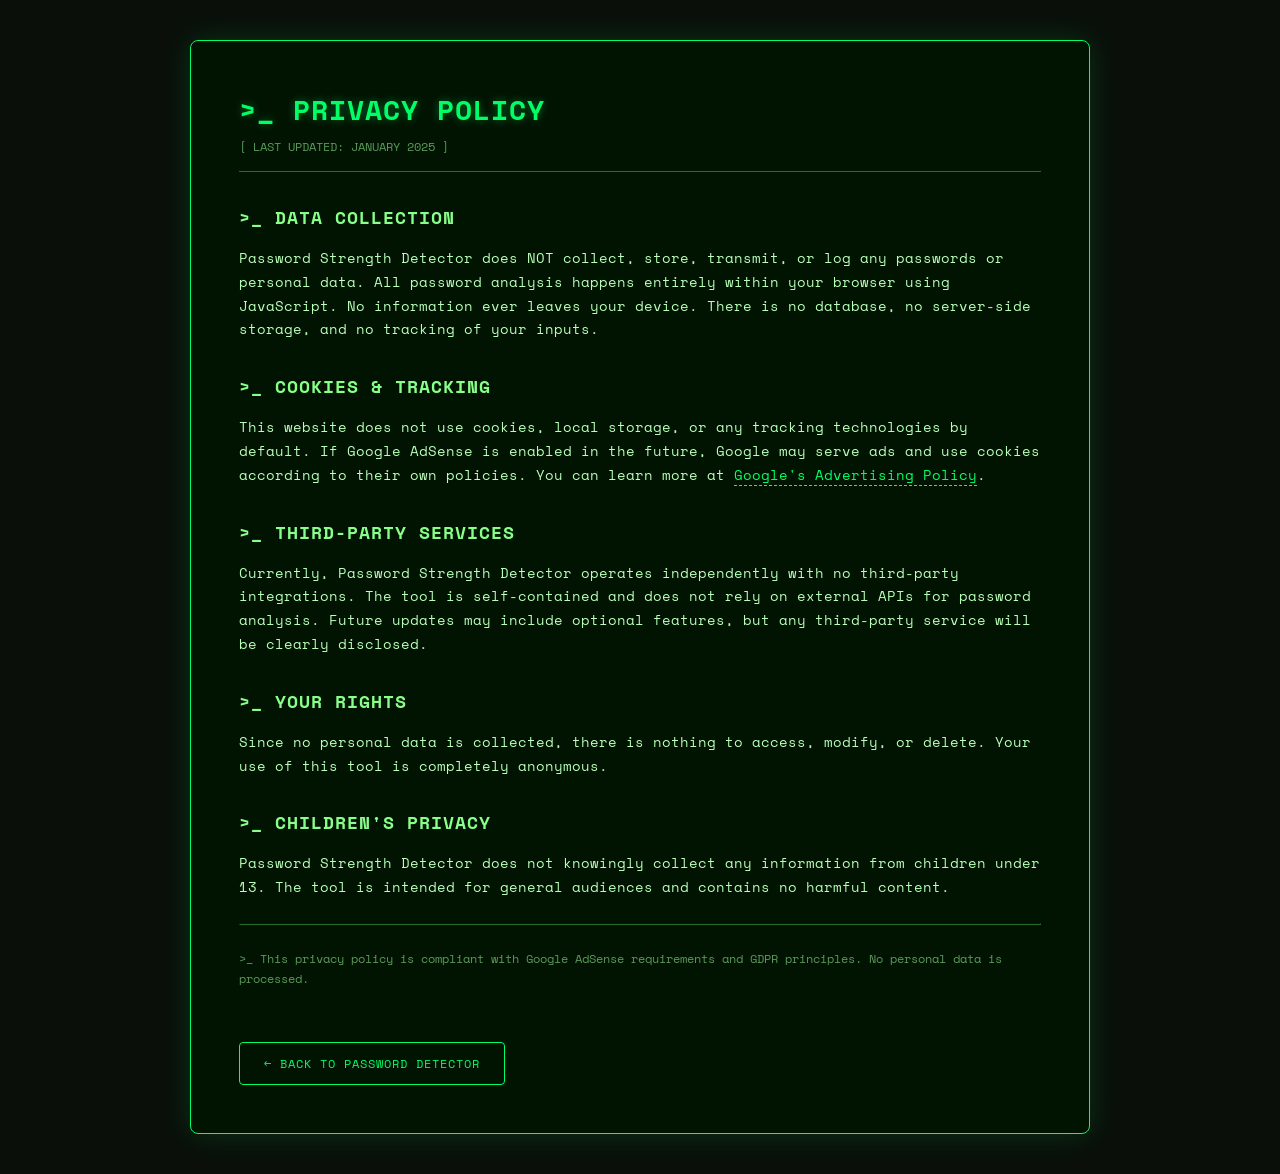
==== privacy.html @ b232ccc6 "Update branding from PassGuard to Password Strength Detector" ====
<!DOCTYPE html>
<html lang="en">
<head>
    <meta charset="UTF-8">
    <meta name="viewport" content="width=device-width, initial-scale=1.0">
    <title>Privacy Policy | Password Strength Detector</title>
    <meta name="description" content="Privacy policy for Password Strength Detector. No data collection, no cookies, fully private security tool.">
    <meta name="robots" content="index, follow">
    <link href="https://fonts.googleapis.com/css2?family=Space+Mono:wght@400;700&display=swap" rel="stylesheet">
    <style>
        * {
            margin: 0;
            padding: 0;
            box-sizing: border-box;
        }
        body {
            font-family: 'Space Mono', monospace;
            background: #0a0f0a;
            min-height: 100vh;
            padding: 40px 20px;
        }
        .container {
            max-width: 900px;
            margin: 0 auto;
            background: rgba(0, 20, 0, 0.85);
            backdrop-filter: blur(8px);
            border-radius: 8px;
            padding: 48px;
            border: 1px solid #00ff66;
            box-shadow: 0 0 30px rgba(0, 255, 100, 0.15);
        }
        h1 {
            color: #00ff66;
            font-size: 28px;
            margin-bottom: 8px;
            letter-spacing: 1px;
            text-shadow: 0 0 8px rgba(0, 255, 100, 0.4);
        }
        .last-updated {
            color: #5a9a5a;
            font-size: 12px;
            margin-bottom: 32px;
            border-bottom: 1px solid #2a6a2a;
            padding-bottom: 16px;
        }
        h2 {
            color: #88ff88;
            font-size: 18px;
            margin-top: 32px;
            margin-bottom: 16px;
            letter-spacing: 1px;
        }
        p, li {
            color: #b8ffb8;
            line-height: 1.7;
            font-size: 14px;
            margin-bottom: 12px;
        }
        ul {
            margin-left: 24px;
            margin-bottom: 20px;
        }
        li {
            margin-bottom: 8px;
        }
        a {
            color: #00ff66;
            text-decoration: none;
            border-bottom: 1px dashed #00ff66;
        }
        a:hover {
            color: #88ff88;
            border-bottom-color: #88ff88;
        }
        .back-link {
            display: inline-block;
            margin-top: 40px;
            padding: 12px 24px;
            border: 1px solid #00ff66;
            border-radius: 4px;
            color: #00ff66;
            text-decoration: none;
            font-size: 12px;
            letter-spacing: 1px;
            transition: all 0.2s;
        }
        .back-link:hover {
            background: rgba(0, 255, 100, 0.1);
            box-shadow: 0 0 12px rgba(0, 255, 100, 0.3);
            transform: translateY(-2px);
        }
        hr {
            border-color: #2a6a2a;
            margin: 24px 0;
        }
        @media (max-width: 600px) {
            .container { padding: 28px; }
            h1 { font-size: 22px; }
            h2 { font-size: 16px; }
        }
    </style>
</head>
<body>
    <div class="container">
        <h1>>_ PRIVACY POLICY</h1>
        <div class="last-updated">[ LAST UPDATED: JANUARY 2025 ]</div>

        <h2>>_ DATA COLLECTION</h2>
        <p>Password Strength Detector does NOT collect, store, transmit, or log any passwords or personal data. All password analysis happens entirely within your browser using JavaScript. No information ever leaves your device. There is no database, no server-side storage, and no tracking of your inputs.</p>

        <h2>>_ COOKIES & TRACKING</h2>
        <p>This website does not use cookies, local storage, or any tracking technologies by default. If Google AdSense is enabled in the future, Google may serve ads and use cookies according to their own policies. You can learn more at <a href="https://policies.google.com/technologies/ads" target="_blank">Google's Advertising Policy</a>.</p>

        <h2>>_ THIRD-PARTY SERVICES</h2>
        <p>Currently, Password Strength Detector operates independently with no third-party integrations. The tool is self-contained and does not rely on external APIs for password analysis. Future updates may include optional features, but any third-party service will be clearly disclosed.</p>

        <h2>>_ YOUR RIGHTS</h2>
        <p>Since no personal data is collected, there is nothing to access, modify, or delete. Your use of this tool is completely anonymous.</p>

        <h2>>_ CHILDREN'S PRIVACY</h2>
        <p>Password Strength Detector does not knowingly collect any information from children under 13. The tool is intended for general audiences and contains no harmful content.</p>

        <hr>

        <p style="font-size: 12px; color: #5a9a5a;">>_ This privacy policy is compliant with Google AdSense requirements and GDPR principles. No personal data is processed.</p>

        <a href="/" class="back-link">← BACK TO PASSWORD DETECTOR</a>
    </div>
</body>
</html>
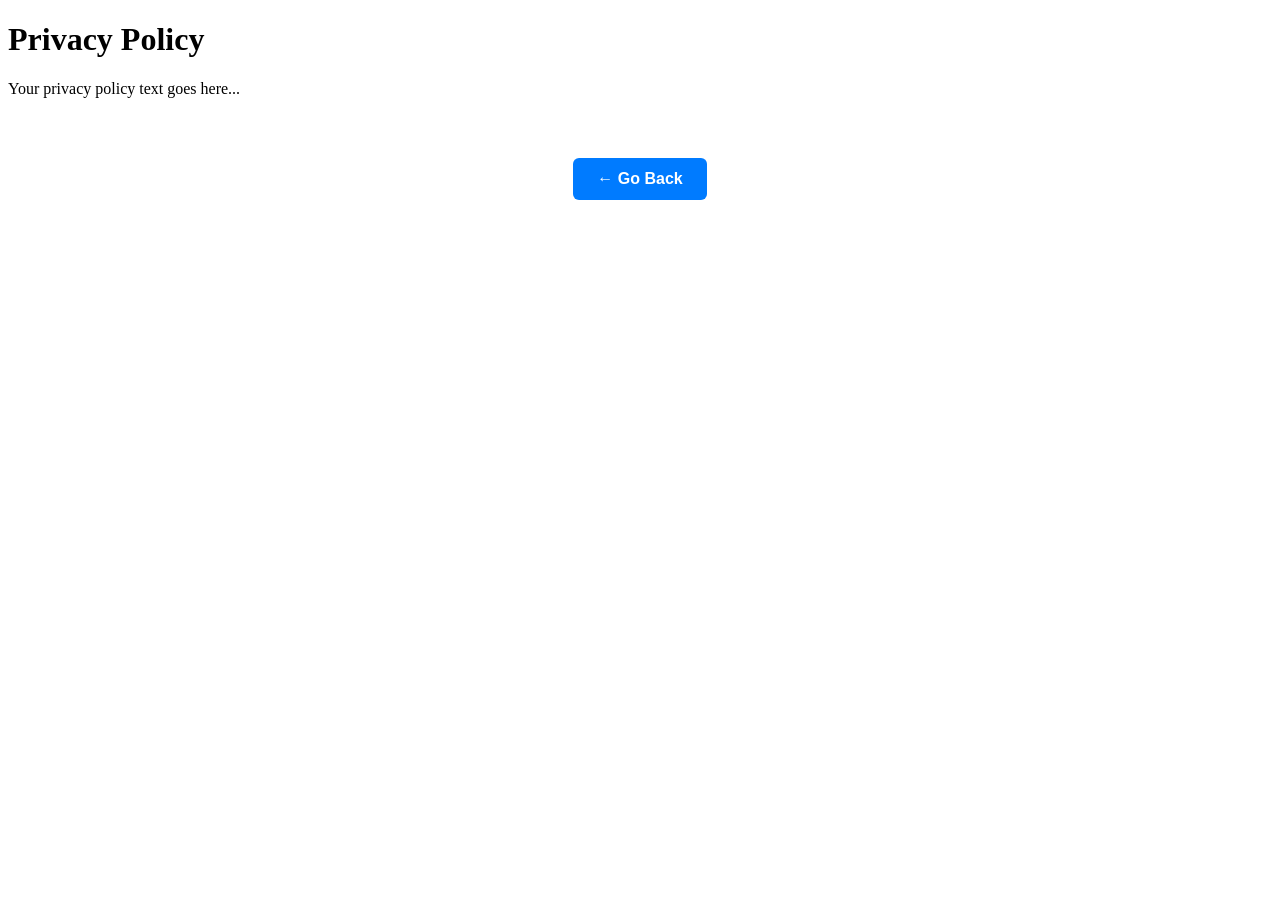
==== commit e119c9bf: "Revise privacy policy content and structure" ====
--- a/privacy.html
+++ b/privacy.html
@@ -1,130 +1,36 @@
 <!DOCTYPE html>
-<html lang="en">
+<html>
 <head>
-    <meta charset="UTF-8">
-    <meta name="viewport" content="width=device-width, initial-scale=1.0">
-    <title>Privacy Policy | Password Strength Detector</title>
-    <meta name="description" content="Privacy policy for Password Strength Detector. No data collection, no cookies, fully private security tool.">
-    <meta name="robots" content="index, follow">
-    <link href="https://fonts.googleapis.com/css2?family=Space+Mono:wght@400;700&display=swap" rel="stylesheet">
-    <style>
-        * {
-            margin: 0;
-            padding: 0;
-            box-sizing: border-box;
-        }
-        body {
-            font-family: 'Space Mono', monospace;
-            background: #0a0f0a;
-            min-height: 100vh;
-            padding: 40px 20px;
-        }
-        .container {
-            max-width: 900px;
-            margin: 0 auto;
-            background: rgba(0, 20, 0, 0.85);
-            backdrop-filter: blur(8px);
-            border-radius: 8px;
-            padding: 48px;
-            border: 1px solid #00ff66;
-            box-shadow: 0 0 30px rgba(0, 255, 100, 0.15);
-        }
-        h1 {
-            color: #00ff66;
-            font-size: 28px;
-            margin-bottom: 8px;
-            letter-spacing: 1px;
-            text-shadow: 0 0 8px rgba(0, 255, 100, 0.4);
-        }
-        .last-updated {
-            color: #5a9a5a;
-            font-size: 12px;
-            margin-bottom: 32px;
-            border-bottom: 1px solid #2a6a2a;
-            padding-bottom: 16px;
-        }
-        h2 {
-            color: #88ff88;
-            font-size: 18px;
-            margin-top: 32px;
-            margin-bottom: 16px;
-            letter-spacing: 1px;
-        }
-        p, li {
-            color: #b8ffb8;
-            line-height: 1.7;
-            font-size: 14px;
-            margin-bottom: 12px;
-        }
-        ul {
-            margin-left: 24px;
-            margin-bottom: 20px;
-        }
-        li {
-            margin-bottom: 8px;
-        }
-        a {
-            color: #00ff66;
-            text-decoration: none;
-            border-bottom: 1px dashed #00ff66;
-        }
-        a:hover {
-            color: #88ff88;
-            border-bottom-color: #88ff88;
-        }
-        .back-link {
-            display: inline-block;
-            margin-top: 40px;
-            padding: 12px 24px;
-            border: 1px solid #00ff66;
-            border-radius: 4px;
-            color: #00ff66;
-            text-decoration: none;
-            font-size: 12px;
-            letter-spacing: 1px;
-            transition: all 0.2s;
-        }
-        .back-link:hover {
-            background: rgba(0, 255, 100, 0.1);
-            box-shadow: 0 0 12px rgba(0, 255, 100, 0.3);
-            transform: translateY(-2px);
-        }
-        hr {
-            border-color: #2a6a2a;
-            margin: 24px 0;
-        }
-        @media (max-width: 600px) {
-            .container { padding: 28px; }
-            h1 { font-size: 22px; }
-            h2 { font-size: 16px; }
-        }
-    </style>
+    <title>Privacy Policy</title>
 </head>
 <body>
-    <div class="container">
-        <h1>>_ PRIVACY POLICY</h1>
-        <div class="last-updated">[ LAST UPDATED: JANUARY 2025 ]</div>
 
-        <h2>>_ DATA COLLECTION</h2>
-        <p>Password Strength Detector does NOT collect, store, transmit, or log any passwords or personal data. All password analysis happens entirely within your browser using JavaScript. No information ever leaves your device. There is no database, no server-side storage, and no tracking of your inputs.</p>
+<!-- PUT YOUR EXISTING PRIVACY POLICY CONTENT HERE -->
+<h1>Privacy Policy</h1>
+<p>Your privacy policy text goes here...</p>
 
-        <h2>>_ COOKIES & TRACKING</h2>
-        <p>This website does not use cookies, local storage, or any tracking technologies by default. If Google AdSense is enabled in the future, Google may serve ads and use cookies according to their own policies. You can learn more at <a href="https://policies.google.com/technologies/ads" target="_blank">Google's Advertising Policy</a>.</p>
+<!-- BACK BUTTON - COPY FROM HERE -->
+<div style="text-align: center; margin-top: 40px; padding: 20px;">
+    <button onclick="goBack()" style="
+        background-color: #007bff;
+        color: white;
+        border: none;
+        padding: 12px 24px;
+        font-size: 16px;
+        border-radius: 6px;
+        cursor: pointer;
+        font-weight: bold;
+    ">
+        ← Go Back
+    </button>
+</div>
 
-        <h2>>_ THIRD-PARTY SERVICES</h2>
-        <p>Currently, Password Strength Detector operates independently with no third-party integrations. The tool is self-contained and does not rely on external APIs for password analysis. Future updates may include optional features, but any third-party service will be clearly disclosed.</p>
+<script>
+function goBack() {
+    window.history.back();
+}
+</script>
+<!-- COPY TO HERE -->
 
-        <h2>>_ YOUR RIGHTS</h2>
-        <p>Since no personal data is collected, there is nothing to access, modify, or delete. Your use of this tool is completely anonymous.</p>
-
-        <h2>>_ CHILDREN'S PRIVACY</h2>
-        <p>Password Strength Detector does not knowingly collect any information from children under 13. The tool is intended for general audiences and contains no harmful content.</p>
-
-        <hr>
-
-        <p style="font-size: 12px; color: #5a9a5a;">>_ This privacy policy is compliant with Google AdSense requirements and GDPR principles. No personal data is processed.</p>
-
-        <a href="/" class="back-link">← BACK TO PASSWORD DETECTOR</a>
-    </div>
 </body>
 </html>
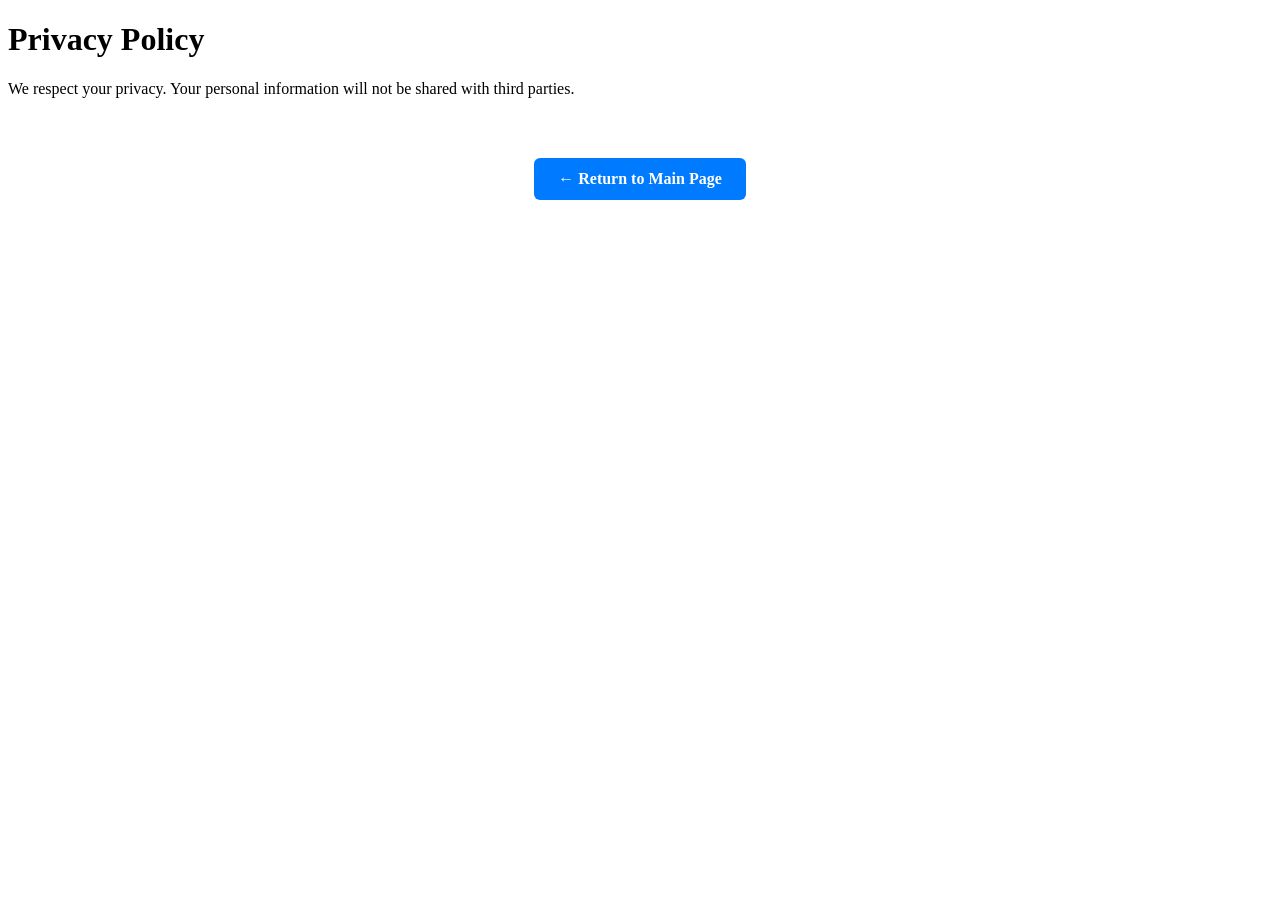
==== commit 128ff431: "Update privacy policy content and navigation button" ====
--- a/privacy.html
+++ b/privacy.html
@@ -5,32 +5,26 @@
 </head>
 <body>
 
-<!-- PUT YOUR EXISTING PRIVACY POLICY CONTENT HERE -->
+<!-- YOUR PRIVACY POLICY CONTENT GOES HERE -->
 <h1>Privacy Policy</h1>
-<p>Your privacy policy text goes here...</p>
+<p>We respect your privacy. Your personal information will not be shared with third parties.</p>
+<!-- Add more of your privacy policy text above this line -->
 
-<!-- BACK BUTTON - COPY FROM HERE -->
+<!-- RETURN TO MAIN PAGE BUTTON -->
 <div style="text-align: center; margin-top: 40px; padding: 20px;">
-    <button onclick="goBack()" style="
+    <a href="index.html" style="
+        display: inline-block;
         background-color: #007bff;
         color: white;
-        border: none;
+        text-decoration: none;
         padding: 12px 24px;
         font-size: 16px;
         border-radius: 6px;
-        cursor: pointer;
         font-weight: bold;
     ">
-        ← Go Back
-    </button>
+        ← Return to Main Page
+    </a>
 </div>
-
-<script>
-function goBack() {
-    window.history.back();
-}
-</script>
-<!-- COPY TO HERE -->
 
 </body>
 </html>
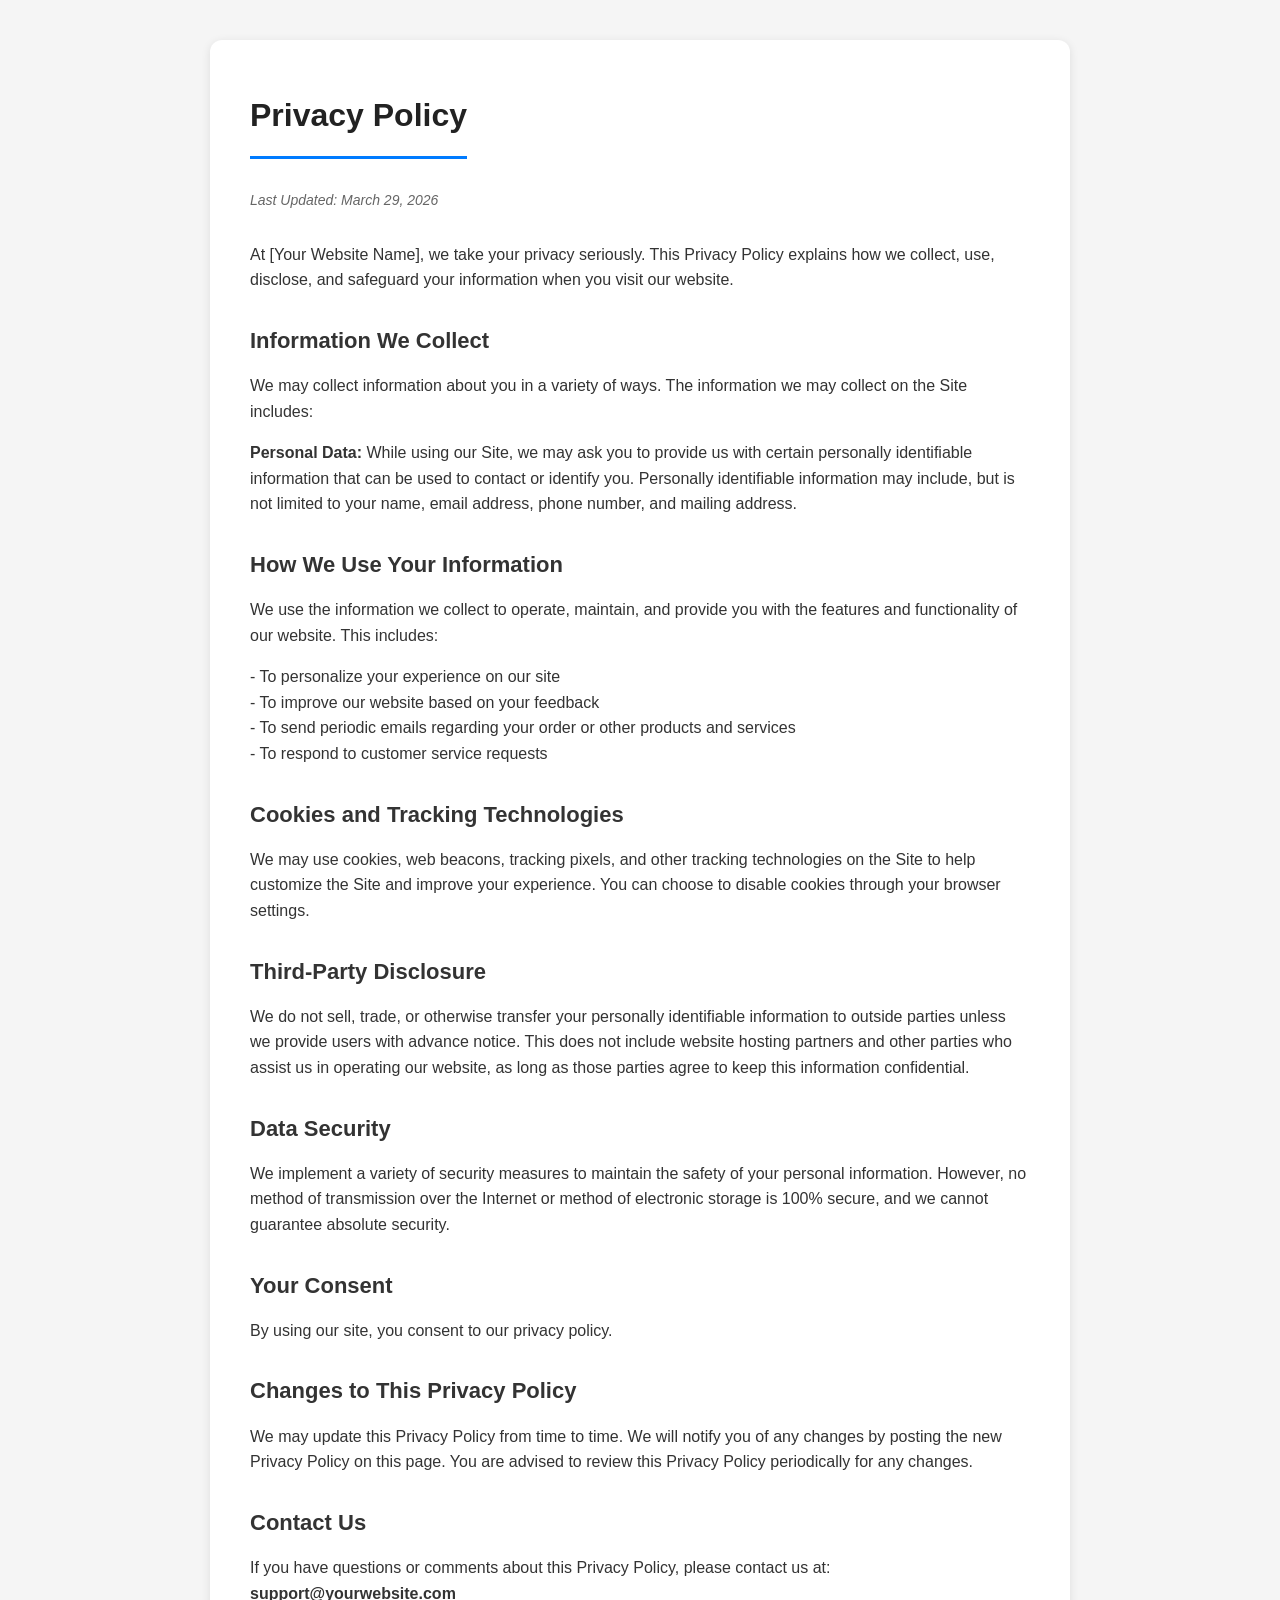
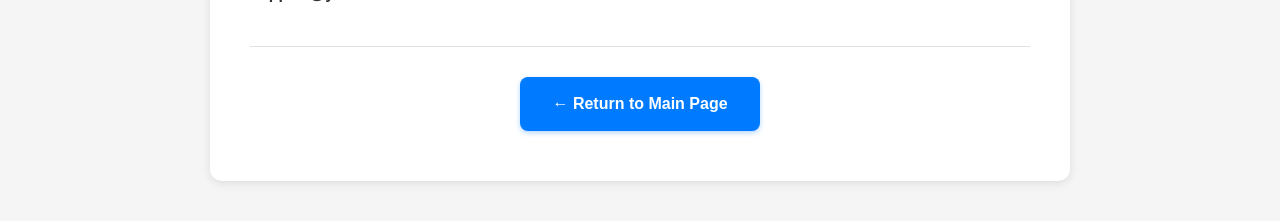
==== commit c4c4524c: "Revamp privacy policy page with new layout and content" ====
--- a/privacy.html
+++ b/privacy.html
@@ -1,30 +1,152 @@
 <!DOCTYPE html>
-<html>
+<html lang="en">
 <head>
+    <meta charset="UTF-8">
+    <meta name="viewport" content="width=device-width, initial-scale=1.0">
     <title>Privacy Policy</title>
+    <style>
+        * {
+            margin: 0;
+            padding: 0;
+            box-sizing: border-box;
+        }
+        
+        body {
+            font-family: -apple-system, BlinkMacSystemFont, 'Segoe UI', Roboto, 'Helvetica Neue', Arial, sans-serif;
+            background-color: #f5f5f5;
+            color: #333;
+            line-height: 1.6;
+        }
+        
+        .container {
+            max-width: 900px;
+            margin: 0 auto;
+            padding: 40px 20px;
+        }
+        
+        .privacy-card {
+            background-color: white;
+            border-radius: 12px;
+            box-shadow: 0 2px 10px rgba(0,0,0,0.1);
+            padding: 50px 40px;
+        }
+        
+        h1 {
+            font-size: 32px;
+            color: #222;
+            margin-bottom: 10px;
+            border-bottom: 3px solid #007bff;
+            padding-bottom: 15px;
+            display: inline-block;
+        }
+        
+        h2 {
+            font-size: 22px;
+            color: #333;
+            margin-top: 30px;
+            margin-bottom: 15px;
+        }
+        
+        p {
+            margin-bottom: 16px;
+            font-size: 16px;
+        }
+        
+        .last-updated {
+            color: #666;
+            font-size: 14px;
+            margin-top: 20px;
+            margin-bottom: 30px;
+            font-style: italic;
+        }
+        
+        .button-container {
+            text-align: center;
+            margin-top: 40px;
+            padding-top: 30px;
+            border-top: 1px solid #e0e0e0;
+        }
+        
+        .back-button {
+            display: inline-block;
+            background-color: #007bff;
+            color: white;
+            text-decoration: none;
+            padding: 14px 32px;
+            font-size: 16px;
+            font-weight: 600;
+            border-radius: 8px;
+            transition: all 0.3s ease;
+            border: none;
+            cursor: pointer;
+            box-shadow: 0 2px 5px rgba(0,123,255,0.3);
+        }
+        
+        .back-button:hover {
+            background-color: #0056b3;
+            transform: translateY(-2px);
+            box-shadow: 0 4px 12px rgba(0,123,255,0.4);
+        }
+        
+        @media (max-width: 600px) {
+            .privacy-card {
+                padding: 30px 20px;
+            }
+            
+            h1 {
+                font-size: 26px;
+            }
+            
+            .back-button {
+                padding: 12px 24px;
+                font-size: 14px;
+            }
+        }
+    </style>
 </head>
 <body>
-
-<!-- YOUR PRIVACY POLICY CONTENT GOES HERE -->
-<h1>Privacy Policy</h1>
-<p>We respect your privacy. Your personal information will not be shared with third parties.</p>
-<!-- Add more of your privacy policy text above this line -->
-
-<!-- RETURN TO MAIN PAGE BUTTON -->
-<div style="text-align: center; margin-top: 40px; padding: 20px;">
-    <a href="index.html" style="
-        display: inline-block;
-        background-color: #007bff;
-        color: white;
-        text-decoration: none;
-        padding: 12px 24px;
-        font-size: 16px;
-        border-radius: 6px;
-        font-weight: bold;
-    ">
-        ← Return to Main Page
-    </a>
-</div>
-
+    <div class="container">
+        <div class="privacy-card">
+            <h1>Privacy Policy</h1>
+            <div class="last-updated">Last Updated: March 29, 2026</div>
+            
+            <p>At [Your Website Name], we take your privacy seriously. This Privacy Policy explains how we collect, use, disclose, and safeguard your information when you visit our website.</p>
+            
+            <h2>Information We Collect</h2>
+            <p>We may collect information about you in a variety of ways. The information we may collect on the Site includes:</p>
+            <p><strong>Personal Data:</strong> While using our Site, we may ask you to provide us with certain personally identifiable information that can be used to contact or identify you. Personally identifiable information may include, but is not limited to your name, email address, phone number, and mailing address.</p>
+            
+            <h2>How We Use Your Information</h2>
+            <p>We use the information we collect to operate, maintain, and provide you with the features and functionality of our website. This includes:</p>
+            <p>- To personalize your experience on our site<br>
+            - To improve our website based on your feedback<br>
+            - To send periodic emails regarding your order or other products and services<br>
+            - To respond to customer service requests</p>
+            
+            <h2>Cookies and Tracking Technologies</h2>
+            <p>We may use cookies, web beacons, tracking pixels, and other tracking technologies on the Site to help customize the Site and improve your experience. You can choose to disable cookies through your browser settings.</p>
+            
+            <h2>Third-Party Disclosure</h2>
+            <p>We do not sell, trade, or otherwise transfer your personally identifiable information to outside parties unless we provide users with advance notice. This does not include website hosting partners and other parties who assist us in operating our website, as long as those parties agree to keep this information confidential.</p>
+            
+            <h2>Data Security</h2>
+            <p>We implement a variety of security measures to maintain the safety of your personal information. However, no method of transmission over the Internet or method of electronic storage is 100% secure, and we cannot guarantee absolute security.</p>
+            
+            <h2>Your Consent</h2>
+            <p>By using our site, you consent to our privacy policy.</p>
+            
+            <h2>Changes to This Privacy Policy</h2>
+            <p>We may update this Privacy Policy from time to time. We will notify you of any changes by posting the new Privacy Policy on this page. You are advised to review this Privacy Policy periodically for any changes.</p>
+            
+            <h2>Contact Us</h2>
+            <p>If you have questions or comments about this Privacy Policy, please contact us at: <strong>support@yourwebsite.com</strong></p>
+            
+            <div class="button-container">
+                <a href="index.html" class="back-button">
+                    ← Return to Main Page
+                </a>
+            </div>
+        </div>
+    </div>
 </body>
 </html>
